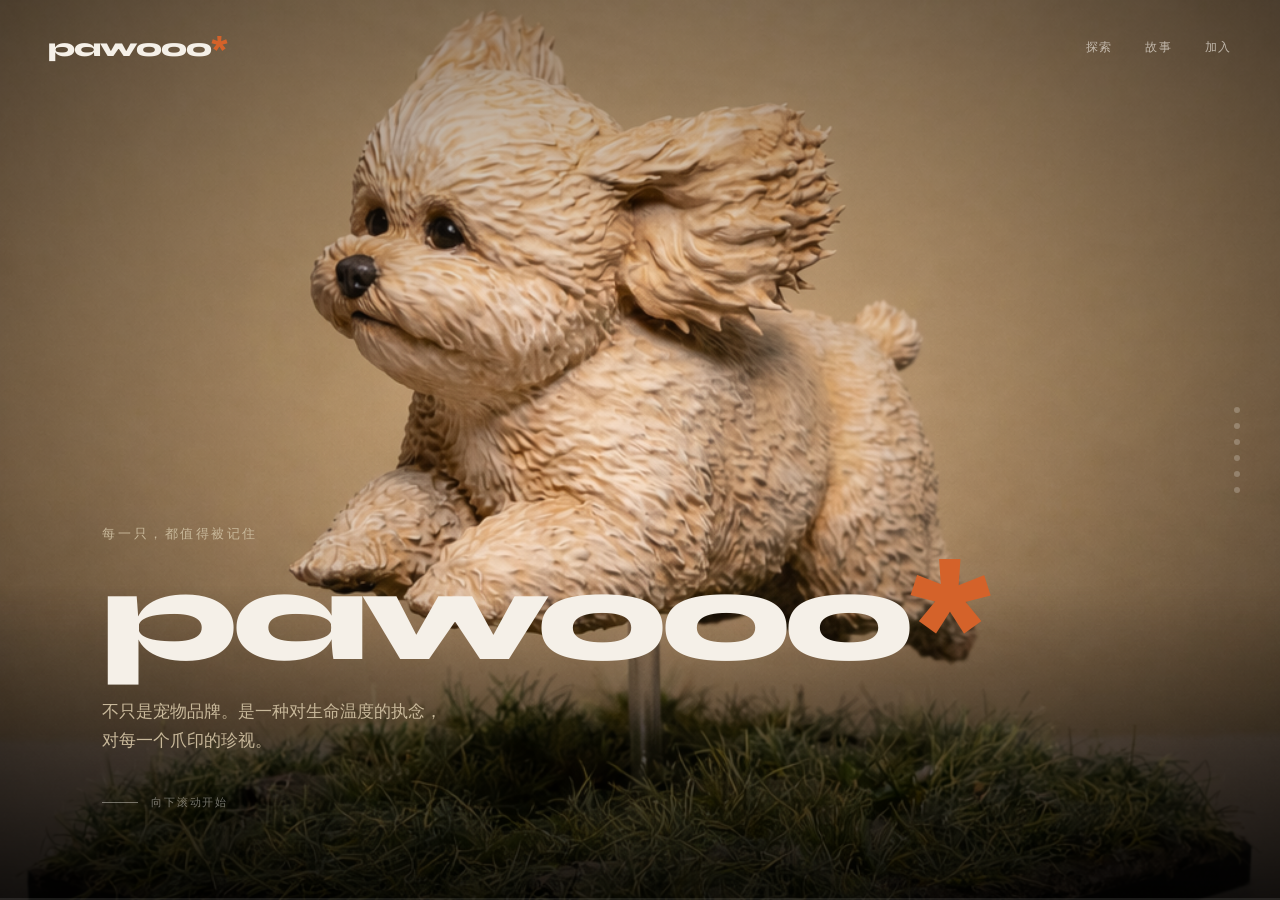
==== index_3.html @ 0e86da8e "fix: hide broken product images, unlock video on wheel/key, add start overlay and fallback backgroun" ====
<!DOCTYPE html>
<html lang="zh">
<head>
<meta charset="UTF-8">
<meta name="viewport" content="width=device-width, initial-scale=1.0">
<title>pawooo* — 让每一次相遇都留下印记</title>
<link rel="preconnect" href="https://fonts.googleapis.com">
<link rel="preconnect" href="https://fonts.gstatic.com" crossorigin>
<link href="https://fonts.googleapis.com/css2?family=Syne:wght@700;800&family=Noto+Serif+SC:wght@400;700&family=Space+Grotesk:wght@300;400;500&display=swap" rel="stylesheet">
<style>
*{margin:0;padding:0;box-sizing:border-box}
:root{
  --cream:#F5F0E8;
  --paw:#D4622A;
  --sand:#C8B89A;
}

html,body{
  width:100%;height:100%;
  overflow:hidden;
  background:#000;
  font-family:'Space Grotesk',sans-serif;
}

/* Step dots (right side) */
#dots{
  position:fixed;right:2.5rem;top:50%;transform:translateY(-50%);
  z-index:100;display:flex;flex-direction:column;gap:10px;
}
.dot{
  width:6px;height:6px;border-radius:50%;
  background:rgba(245,240,232,0.25);
  transition:background 0.3s,transform 0.3s;
}
.dot.done{background:var(--paw)}
.dot.active{background:var(--cream);transform:scale(1.5)}

/* Segment progress bar (bottom) */
#seg-prog-wrap{
  position:fixed;bottom:0;left:0;width:100%;height:2px;z-index:200;
  background:rgba(245,240,232,0.1);
}
#seg-prog-bar{height:100%;background:var(--paw);width:0%}

/* Scroll cue pulse */
@keyframes cue-pulse{
  0%,100%{opacity:0.4;transform:translateY(0)}
  50%{opacity:0.85;transform:translateY(3px)}
}
.scroll-cue{animation:cue-pulse 2s ease-in-out infinite}

/* Fixed video stage */
#stage{
  position:fixed;
  top:0;left:0;
  width:100%;height:100vh;
  z-index:0;
  overflow:hidden;
  background:#000 url('assets/hero-samoyed.png') center/cover no-repeat;
}

/* Video layers */
.vid-layer{
  position:absolute;
  top:0;left:0;
  width:100%;height:100%;
  opacity:0;
  transition:opacity 0.5s ease;
  pointer-events:none;
}
.vid-layer video{
  width:100%;height:100%;
  object-fit:cover;
  display:block;
}
.vid-layer.active{opacity:1}

/* Vignettes */
#vig-radial{
  position:fixed;top:0;left:0;width:100%;height:100%;z-index:5;
  pointer-events:none;
  background:radial-gradient(ellipse at center, transparent 25%, rgba(0,0,0,0.6) 100%);
}
#vig-bottom{
  position:fixed;bottom:0;left:0;width:100%;height:35vh;z-index:5;
  pointer-events:none;
  background:linear-gradient(to top, rgba(0,0,0,0.75) 0%, transparent 100%);
}

/* NAV */
#nav{
  position:fixed;top:0;left:0;width:100%;z-index:100;
  padding:2rem 3rem;
  display:flex;justify-content:space-between;align-items:center;
}
.nav-logo{
  font-family:'Syne',sans-serif;font-weight:800;font-size:1.6rem;
  color:var(--cream);letter-spacing:-0.03em;text-transform:lowercase;
}
.nav-logo span{color:var(--paw)}
.nav-links{display:flex;gap:2rem}
.nav-links a{
  font-size:0.78rem;letter-spacing:0.14em;text-transform:uppercase;
  color:var(--cream);text-decoration:none;opacity:0.65;
  font-weight:500;transition:opacity 0.2s;
}
.nav-links a:hover{opacity:1}

/* Copy layer */
#copy-layer{
  position:fixed;
  top:0;left:0;
  width:100%;height:100vh;
  z-index:20;
  pointer-events:none;
}

.copy-block{
  position:absolute;
  top:0;left:0;
  width:100%;height:100%;
  display:flex;
  flex-direction:column;
  justify-content:flex-end;
  padding:6vh 8vw 10vh;
  opacity:0;
  transition:opacity 0.55s ease;
}
.copy-block.vis{opacity:1}

.lay-center{justify-content:center;align-items:center;text-align:center}
.lay-right{align-items:flex-end;text-align:right}

/* Typography */
.eyebrow{
  font-size:clamp(0.62rem,1vw,0.8rem);
  letter-spacing:0.2em;text-transform:uppercase;
  color:var(--sand);font-weight:500;margin-bottom:1.2rem;
}
.ch-tag{
  display:inline-block;
  background:var(--paw);color:var(--cream);
  font-size:0.62rem;letter-spacing:0.2em;text-transform:uppercase;
  padding:0.35em 0.9em;font-weight:500;margin-bottom:1.4rem;
  width:fit-content;
}
.big-title{
  font-family:'Syne',sans-serif;font-weight:800;
  font-size:clamp(4rem,10vw,10rem);
  line-height:0.88;letter-spacing:-0.05em;text-transform:lowercase;
  color:var(--cream);
}
.big-title .acc{color:var(--paw)}
.ch-title{
  font-family:'Syne',sans-serif;font-weight:800;
  font-size:clamp(2.4rem,5.5vw,5.8rem);
  line-height:0.96;letter-spacing:-0.03em;text-transform:lowercase;
  color:var(--cream);max-width:16ch;
}
.ch-title .hi{color:var(--paw)}
.sub{
  font-size:clamp(0.88rem,1.3vw,1.05rem);
  color:var(--sand);max-width:38ch;
  margin-top:1.5rem;line-height:1.7;font-weight:300;
}
.intro-sub{max-width:32ch}
.scroll-cue{
  display:flex;align-items:center;gap:0.8rem;
  margin-top:2.5rem;color:rgba(245,240,232,0.45);
  font-size:0.7rem;letter-spacing:0.16em;text-transform:uppercase;
  width:fit-content;
}
.scroll-cue-line{width:36px;height:1px;background:rgba(245,240,232,0.4)}

/* Quote block */
.quote-block{max-width:820px;text-align:center}
.q-mark{
  font-family:'Syne',sans-serif;font-size:5rem;
  line-height:0.6;color:var(--paw);opacity:0.8;
  display:block;margin-bottom:0.8rem;
}
.q-text{
  font-family:'Noto Serif SC',serif;font-weight:700;
  font-size:clamp(1.9rem,4.5vw,4.4rem);
  color:var(--cream);line-height:1.35;letter-spacing:-0.01em;
}

/* Outro */
.outro-label{
  font-size:0.72rem;letter-spacing:0.2em;text-transform:uppercase;
  color:var(--paw);font-weight:500;margin-bottom:1.4rem;
}
.outro-title{
  font-family:'Syne',sans-serif;font-weight:800;
  font-size:clamp(3rem,8.5vw,8.5rem);
  line-height:0.9;letter-spacing:-0.05em;text-transform:lowercase;
  color:var(--cream);
}
.outro-title small{
  font-size:0.5em;color:var(--sand);
  display:block;margin-top:0.3em;letter-spacing:-0.02em;
}
.cta-row{
  display:flex;gap:1rem;flex-wrap:wrap;
  margin-top:2.5rem;pointer-events:auto;
}
.lay-center .cta-row{justify-content:center}
.btn-fill{
  background:var(--paw);color:var(--cream);
  font-size:0.78rem;letter-spacing:0.12em;text-transform:uppercase;
  padding:0.95em 2.4em;font-weight:500;
  font-family:'Space Grotesk',sans-serif;text-decoration:none;
  display:inline-block;transition:background 0.2s,transform 0.15s;
  border:none;cursor:pointer;
}
.btn-fill:hover{background:#bc5220;transform:translateY(-1px)}
.btn-line{
  background:transparent;color:var(--cream);
  font-size:0.78rem;letter-spacing:0.12em;text-transform:uppercase;
  padding:0.95em 2.4em;font-weight:500;
  border:1px solid rgba(245,240,232,0.3);
  font-family:'Space Grotesk',sans-serif;text-decoration:none;
  display:inline-block;transition:border-color 0.2s,transform 0.15s;cursor:pointer;
}
.btn-line:hover{border-color:var(--cream);transform:translateY(-1px)}
.tags{display:flex;gap:0.6rem;flex-wrap:wrap;margin-top:2rem}
.lay-center .tags{justify-content:center}
.tag{
  border:1px solid rgba(245,240,232,0.22);
  color:rgba(245,240,232,0.5);
  font-size:0.68rem;letter-spacing:0.1em;text-transform:uppercase;
  padding:0.38em 0.95em;font-weight:500;
}

/* Product boxes — left side, not covering center */
#product-layer{
  position:fixed;
  top:0;left:0;
  width:100%;height:100vh;
  z-index:15;
  pointer-events:none;
}
.product-box{
  position:absolute;
  top:50%;
  width:200px;height:200px;
  transform:translateY(-50%);
  opacity:0;
  transition:opacity 0.5s ease;
  pointer-events:auto;
}
.product-box.pos-left{left:5%}
.product-box.pos-right{right:12%}
.product-box.vis{opacity:1}
.product-box img{
  width:100%;height:100%;
  object-fit:cover;
  border-radius:12px;
  box-shadow:0 8px 32px rgba(0,0,0,0.4);
}
.product-label{
  font-size:0.7rem;letter-spacing:0.1em;text-transform:uppercase;
  color:var(--cream);margin-top:0.6rem;text-align:center;
  opacity:0.7;
}

/* Mobile */
@media(max-width:768px){
  #nav{padding:1.5rem 1.5rem}
  .nav-links{display:none}
  .copy-block{padding:4vh 5vw 8vh}
  .lay-right{align-items:flex-start;text-align:left}
  .lay-right .ch-title{max-width:100%}
  .big-title{font-size:clamp(3.2rem,15vw,6rem)}
  .product-box{width:140px;height:140px}
  .product-box.pos-left{left:3%}
  .product-box.pos-right{right:3%}
}

/* Start overlay — shown when autoplay is blocked */
#start-overlay{
  position:fixed;top:0;left:0;width:100%;height:100%;
  z-index:9999;
  display:flex;flex-direction:column;justify-content:center;align-items:center;
  background:rgba(0,0,0,0.55);
  cursor:pointer;
  opacity:0;pointer-events:none;
  transition:opacity 0.35s ease;
}
#start-overlay.show{opacity:1;pointer-events:auto}
.start-btn{
  display:flex;align-items:center;gap:1rem;
  padding:1.1rem 2.4rem;
  border:1px solid rgba(245,240,232,0.5);
  color:var(--cream);
  font-size:0.85rem;letter-spacing:0.18em;text-transform:uppercase;
  font-weight:500;
  background:rgba(0,0,0,0.25);
  transition:border-color 0.2s,background 0.2s,transform 0.15s;
}
#start-overlay:hover .start-btn{border-color:var(--cream);background:rgba(245,240,232,0.08);transform:translateY(-1px)}
.start-icon{
  width:0;height:0;
  border-style:solid;
  border-width:7px 0 7px 11px;
  border-color:transparent transparent transparent var(--cream);
}
.start-hint{
  margin-top:1.2rem;
  color:rgba(245,240,232,0.55);
  font-size:0.7rem;letter-spacing:0.16em;text-transform:uppercase;
}
</style>
</head>
<body>

<div id="seg-prog-wrap"><div id="seg-prog-bar"></div></div>
<div id="dots"></div>

<!-- START OVERLAY (autoplay fallback) -->
<div id="start-overlay" aria-label="点击开始">
  <div class="start-btn">
    <span class="start-icon"></span>
    <span>点击开始</span>
  </div>
  <div class="start-hint">或滚动 / 按下任意键</div>
</div>

<nav id="nav">
  <div class="nav-logo">pawooo<span>*</span></div>
  <div class="nav-links">
    <a href="#">探索</a>
    <a href="#">故事</a>
    <a href="#">加入</a>
  </div>
</nav>

<div id="vig-radial"></div>
<div id="vig-bottom"></div>

<!-- PRODUCT LAYER -->
<div id="product-layer">
  <div class="product-box pos-left" id="product-2">
    <img src="product1.jpg" alt="Product 1" onerror="this.parentElement.style.display='none'">
    <div class="product-label">Pawooo 天然粮</div>
  </div>
  <div class="product-box pos-right" id="product-3">
    <img src="product2.jpg" alt="Product 2" onerror="this.parentElement.style.display='none'">
    <div class="product-label">Pawooo 零食</div>
  </div>
  <div class="product-box pos-left" id="product-4">
    <img src="product3.jpg" alt="Product 3" onerror="this.parentElement.style.display='none'">
    <div class="product-label">Pawooo 项圈</div>
  </div>
  <div class="product-box pos-right" id="product-5">
    <img src="product4.jpg" alt="Product 4" onerror="this.parentElement.style.display='none'">
    <div class="product-label">Pawooo 玩具</div>
  </div>
  <div class="product-box pos-left" id="product-6">
    <img src="product5.jpg" alt="Product 5" onerror="this.parentElement.style.display='none'">
    <div class="product-label">Pawooo 护理</div>
  </div>
</div>

<!-- VIDEO STAGE -->
<div id="stage">
  <div class="vid-layer active" id="layer-intro">
    <video id="vid-intro" muted playsinline preload="auto" loop>
      <source src="首.mp4" type="video/mp4">
    </video>
  </div>
  <div class="vid-layer" id="layer-main">
    <video id="vid-main" muted playsinline preload="auto">
      <source src="main.mp4" type="video/mp4">
    </video>
  </div>
  <div class="vid-layer" id="layer-outro">
    <video id="vid-outro" muted playsinline preload="auto" loop>
      <source src="尾.mp4" type="video/mp4">
    </video>
  </div>
</div>

<!-- COPY LAYER -->
<div id="copy-layer">

  <div class="copy-block vis" id="c-intro">
    <div class="eyebrow">每一只，都值得被记住</div>
    <div class="big-title">pawooo<span class="acc">*</span></div>
    <p class="sub intro-sub">不只是宠物品牌。是一种对生命温度的执念，对每一个爪印的珍视。</p>
    <div class="scroll-cue">
      <span class="scroll-cue-line"></span>
      <span>向下滚动开始</span>
    </div>
  </div>

  <div class="copy-block" id="c-ch1">
    <div class="ch-tag">Chapter 01 / 相遇</div>
    <div class="ch-title">那一眼<br>就是<br><span class="hi">一生。</span></div>
    <p class="sub">有些相遇没有预兆，却改变了所有。它用湿漉漉的鼻尖触碰你的掌心，世界就此不同。</p>
  </div>

  <div class="copy-block lay-right" id="c-ch2">
    <div class="ch-tag">Chapter 02 / 成长</div>
    <div class="ch-title">从<span class="hi">混乱</span>到<br>默契，<br>只需要时间。</div>
    <p class="sub">它推倒你的咖啡，咬坏你的鞋，又用一个大大的拥抱告诉你——这一切，都值得。</p>
  </div>

  <div class="copy-block lay-center" id="c-ch3">
    <div class="quote-block">
      <span class="q-mark">"</span>
      <p class="q-text">它不会说话，<br>却把所有的话<br>都藏在眼睛里。</p>
    </div>
  </div>

  <div class="copy-block" id="c-ch4">
    <div class="ch-tag">Chapter 04 / 仪式</div>
    <div class="ch-title">每天的<br>早安，<br><span class="hi">都是礼物。</span></div>
    <p class="sub">pawooo 相信，日常里的每一个小仪式，是爱意最真实的形状。用最好的，给最重要的。</p>
  </div>

  <div class="copy-block lay-right" id="c-ch5">
    <div class="ch-tag">Chapter 05 / 承诺</div>
    <div class="ch-title">我们只<br>做一件事：<br><span class="hi">不辜负。</span></div>
    <p class="sub">从原料到配方，从设计到体验，每一个决定，都以它的健康与快乐为准绳。</p>
  </div>

  <div class="copy-block lay-center" id="c-outro">
    <div class="outro-label">欢迎加入 pawooo</div>
    <div class="outro-title">
      让爱
      <small>有一个好去处</small>
    </div>
    <div class="cta-row">
      <a href="#" class="btn-fill">探索产品系列</a>
      <a href="#" class="btn-line">了解我们的故事</a>
    </div>
    <div class="tags">
      <span class="tag">天然成分</span>
      <span class="tag">兽医认证</span>
      <span class="tag">可持续包装</span>
      <span class="tag">精心制造</span>
    </div>
  </div>

</div>

<script>
(function(){
'use strict';

const SEGMENTS = [
  { vid:'intro', start:0,     end:0,      copyId:'c-intro', idle:true  },
  { vid:'intro', start:0,     end:4.017,  copyId:'c-intro', idle:false },
  { vid:'main',  start:0,     end:4,      copyId:'c-ch1',   idle:false },
  { vid:'main',  start:4,     end:8,      copyId:'c-ch2',   idle:false },
  { vid:'main',  start:8,     end:12,     copyId:'c-ch3',   idle:false },
  { vid:'main',  start:12,    end:16.13,  copyId:'c-ch4',   idle:false },
  { vid:'outro', start:0,     end:4.017,  copyId:'c-outro', idle:false },
];
const LAST = SEGMENTS.length - 1;

const vidIntro  = document.getElementById('vid-intro');
const vidMain   = document.getElementById('vid-main');
const vidOutro  = document.getElementById('vid-outro');
const layIntro  = document.getElementById('layer-intro');
const layMain   = document.getElementById('layer-main');
const layOutro  = document.getElementById('layer-outro');
const segBar    = document.getElementById('seg-prog-bar');
const dotsWrap  = document.getElementById('dots');

function getVid(name){
  return name==='intro' ? vidIntro : name==='main' ? vidMain : vidOutro;
}
function getLay(name){
  return name==='intro' ? layIntro : name==='main' ? layMain : layOutro;
}

let step    = 0;
let rafId   = null;
let iosReady = false;

// Build dots
const dotEls = [];
for(let i = 1; i <= LAST; i++){
  const d = document.createElement('div');
  d.className = 'dot';
  dotsWrap.appendChild(d);
  dotEls.push(d);
}
function updateDots(){
  dotEls.forEach((d,i)=>{
    const s = i+1;
    d.classList.toggle('active', s===step);
    d.classList.toggle('done',   s<step);
  });
}

function showCopy(id){
  document.querySelectorAll('.copy-block').forEach(el=>el.classList.remove('vis'));
  const el = document.getElementById(id);
  if(el) el.classList.add('vis');
}

function showProductBox(s){
  document.querySelectorAll('.product-box').forEach(el=>el.classList.remove('vis'));
  const el = document.getElementById('product-' + s);
  if(el) el.classList.add('vis');
}

function activateLayer(name){
  ['intro','main','outro'].forEach(n=>{
    getLay(n).classList.toggle('active', n===name);
  });
}

function stopAllVideos(){
  if(rafId){ cancelAnimationFrame(rafId); rafId = null; }
  [vidIntro, vidMain, vidOutro].forEach(v=>{
    v.pause();
    v.removeAttribute('loop');
  });
  segBar.style.width = '0%';
}

function playSegment(s){
  const seg = SEGMENTS[s];
  if(!seg || seg.idle) return;

  stopAllVideos();

  const vid = getVid(seg.vid);
  activateLayer(seg.vid);

  try{ vid.currentTime = seg.start; }catch(e){}

  const dur = seg.end - seg.start;

  vid.play().catch(()=>{});

  function tick(){
    const elapsed = Math.max(vid.currentTime - seg.start, 0);
    const p = Math.min(elapsed / dur, 1);
    segBar.style.width = (p*100)+'%';

    if(p >= 1 || vid.currentTime >= seg.end - 0.04){
      vid.pause();
      segBar.style.width = '100%';
      if(s === LAST){
        vid.setAttribute('loop','');
        vid.play().catch(()=>{});
        showCopy('c-ch5');
      }
      return;
    }
    rafId = requestAnimationFrame(tick);
  }
  rafId = requestAnimationFrame(tick);
}

function hideAllProducts(){
  document.querySelectorAll('.product-box').forEach(el=>el.classList.remove('vis'));
}

function goForward(){
  if(step < LAST){
    step++;
    updateDots();
    showCopy(SEGMENTS[step].copyId);
    showProductBox(step);
    playSegment(step);
  }
}

function goBack(){
  if(step > 0){
    step--;
    updateDots();
    showCopy(SEGMENTS[step].copyId);
    if(step === 0){
      stopAllVideos();
      activateLayer('intro');
      vidIntro.setAttribute('loop','');
      vidIntro.play().catch(()=>{});
      hideAllProducts();
    } else {
      showProductBox(step);
      playSegment(step);
    }
  }
}

// WHEEL
let wheelThrottle = false;
window.addEventListener('wheel', function(e){
  if(!iosReady) iosUnlock();
  e.preventDefault();
  if(wheelThrottle) return;
  wheelThrottle = true;
  setTimeout(()=>{ wheelThrottle = false; }, 400);
  if(e.deltaY > 0){
    goForward();
  } else if(e.deltaY < 0){
    goBack();
  }
},{ passive:false });

// TOUCH
let touchStartY = 0;
window.addEventListener('touchstart', function(e){
  touchStartY = e.touches[0].clientY;
  if(!iosReady) iosUnlock();
},{ passive:true });
window.addEventListener('touchend', function(e){
  const dy = touchStartY - e.changedTouches[0].clientY;
  if(dy > 40){
    goForward();
  } else if(dy < -40){
    goBack();
  }
},{ passive:true });

// KEYBOARD
window.addEventListener('keydown', function(e){
  if(!iosReady) iosUnlock();
  if([' ','ArrowDown','ArrowRight','PageDown'].includes(e.key)){
    e.preventDefault();
    goForward();
  } else if(['ArrowUp','ArrowLeft','PageUp','Backspace'].includes(e.key)){
    e.preventDefault();
    goBack();
  }
});

function iosUnlock(){
  iosReady = true;
  [vidIntro, vidMain, vidOutro].forEach(v=>{
    v.load();
    v.play().then(()=>{ v.pause(); v.currentTime=0; }).catch(()=>{});
  });
  vidIntro.setAttribute('loop','');
  vidIntro.play().catch(()=>{});
  const ov = document.getElementById('start-overlay');
  if(ov) ov.classList.remove('show');
}
document.getElementById('start-overlay').addEventListener('click', function(){
  if(!iosReady) iosUnlock();
  else this.classList.remove('show');
});
document.addEventListener('click', function init(){
  if(!iosReady) iosUnlock();
  document.removeEventListener('click', init);
},{ once:true });

// Detect autoplay block & show overlay
setTimeout(function(){
  if(!iosReady && vidIntro.paused){
    const ov = document.getElementById('start-overlay');
    if(ov) ov.classList.add('show');
  }
}, 600);
// Also dismiss overlay once video actually starts
vidIntro.addEventListener('playing', function(){
  const ov = document.getElementById('start-overlay');
  if(ov) ov.classList.remove('show');
},{ once:true });

showCopy('c-intro');
updateDots();
vidIntro.setAttribute('loop','');
vidIntro.play().catch(()=>{});

})();
</script>
</body>
</html>
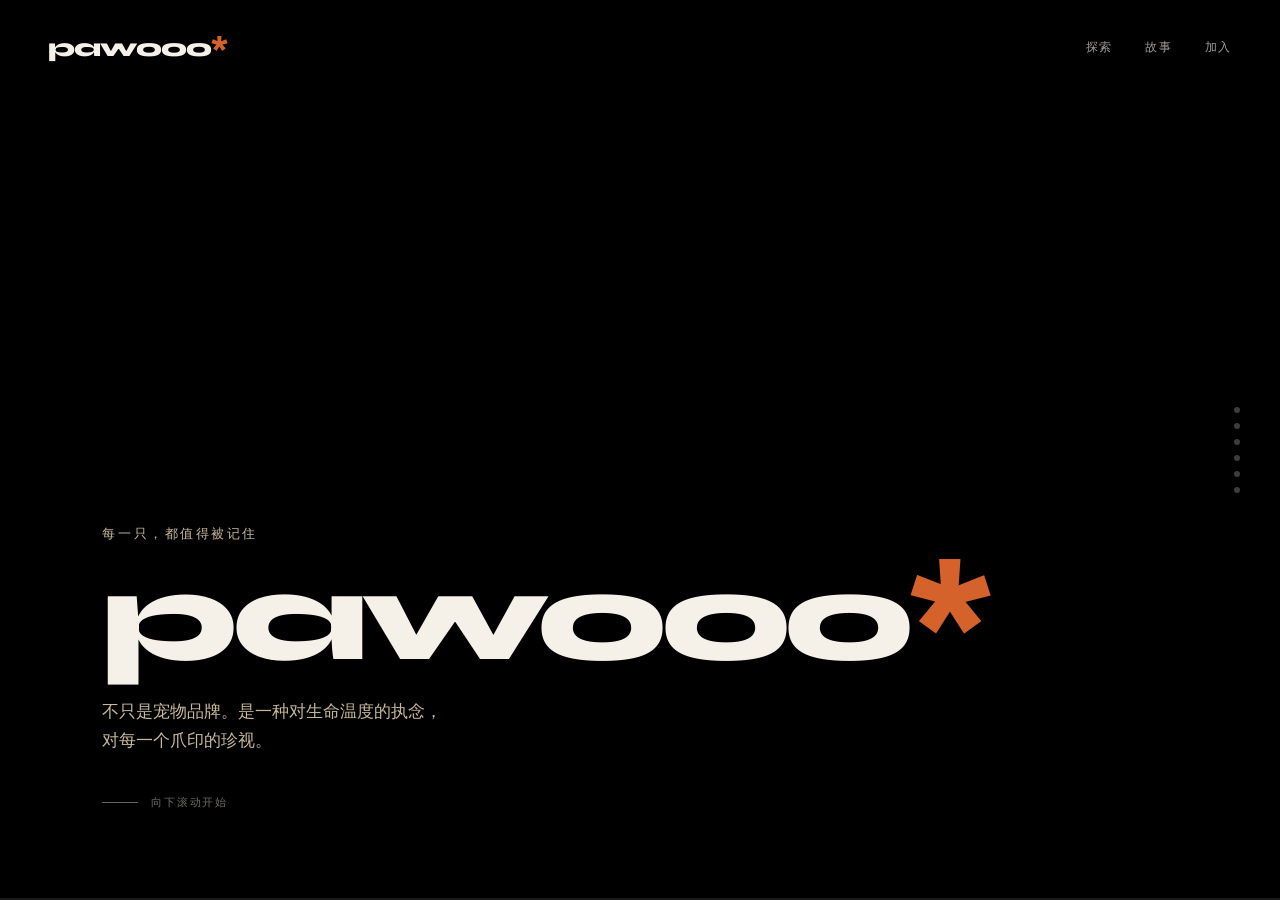
==== commit 015d0201: "feat: drop fallback bg, add product-1, mobile responsive" ====
--- a/index_3.html
+++ b/index_3.html
@@ -56,7 +56,6 @@
   width:100%;height:100vh;
   z-index:0;
   overflow:hidden;
-  background:#000 url('assets/hero-samoyed.png') center/cover no-repeat;
 }
 
 /* Video layers */
@@ -266,15 +265,60 @@
 
 /* Mobile */
 @media(max-width:768px){
-  #nav{padding:1.5rem 1.5rem}
+  #nav{padding:1.1rem 1.2rem}
+  .nav-logo{font-size:1.3rem}
   .nav-links{display:none}
-  .copy-block{padding:4vh 5vw 8vh}
+  .copy-block{padding:3.5vh 6vw 6vh}
   .lay-right{align-items:flex-start;text-align:left}
   .lay-right .ch-title{max-width:100%}
-  .big-title{font-size:clamp(3.2rem,15vw,6rem)}
-  .product-box{width:140px;height:140px}
-  .product-box.pos-left{left:3%}
-  .product-box.pos-right{right:3%}
+  .big-title{font-size:clamp(2.8rem,14vw,5rem);line-height:0.92}
+  .ch-title{font-size:clamp(1.9rem,8vw,3.4rem);line-height:1.02}
+  .q-text{font-size:clamp(1.4rem,5vw,2.4rem);line-height:1.32}
+  .outro-title{font-size:clamp(2.2rem,10vw,4.5rem);line-height:0.95}
+  .outro-label{font-size:0.65rem;margin-bottom:1rem}
+  .outro-title small{margin-top:0.5em}
+  .sub{font-size:clamp(0.82rem,3vw,0.95rem);line-height:1.6;margin-top:1rem}
+  .intro-sub{max-width:100%}
+  .eyebrow{font-size:0.6rem;margin-bottom:0.8rem}
+  .ch-tag{font-size:0.58rem;padding:0.3em 0.8em;margin-bottom:1rem;letter-spacing:0.16em}
+  .q-mark{font-size:3.5rem;margin-bottom:0.4rem}
+  .quote-block{padding:0 0.5rem;max-width:100%}
+  /* Product box: pin to top, small, won't collide with bottom text */
+  .product-box{
+    width:96px;height:96px;
+    top:80px;bottom:auto;
+    transform:none;
+  }
+  .product-box.pos-left{left:5%}
+  .product-box.pos-right{right:5%}
+  .product-label{font-size:0.6rem;margin-top:0.4rem;letter-spacing:0.08em}
+  .cta-row{margin-top:1.8rem;gap:0.7rem}
+  .btn-fill,.btn-line{padding:0.8em 1.6em;font-size:0.72rem;letter-spacing:0.1em}
+  .tag{font-size:0.6rem;padding:0.32em 0.8em;letter-spacing:0.08em}
+  .tags{margin-top:1.4rem;gap:0.5rem}
+  .start-btn{padding:0.9rem 1.8rem;font-size:0.78rem;letter-spacing:0.14em;gap:0.7rem}
+  .start-icon{border-width:6px 0 6px 9px}
+  .start-hint{font-size:0.62rem;margin-top:0.9rem;letter-spacing:0.12em}
+  .scroll-cue{font-size:0.62rem;margin-top:1.8rem;gap:0.6rem;letter-spacing:0.12em}
+  .scroll-cue-line{width:24px}
+}
+
+/* Landscape phones: hide product box to avoid clutter with start overlay */
+@media(max-width:900px) and (max-height:500px){
+  #product-layer{display:none}
+  .start-btn{padding:0.7rem 1.4rem;font-size:0.7rem}
+}
+
+/* Phones */
+@media(max-width:480px){
+  #nav{padding:0.9rem 1rem}
+  .nav-logo{font-size:1.15rem}
+  .product-box{width:80px;height:80px;top:64px}
+  .big-title{font-size:clamp(2.4rem,13vw,4rem)}
+  .ch-title{font-size:clamp(1.65rem,7.5vw,2.6rem)}
+  .outro-title{font-size:clamp(1.8rem,9vw,3.2rem)}
+  .start-btn{padding:0.8rem 1.4rem;font-size:0.72rem;letter-spacing:0.1em}
+  .start-hint{font-size:0.58rem}
 }
 
 /* Start overlay — shown when autoplay is blocked */
@@ -340,6 +384,10 @@
 
 <!-- PRODUCT LAYER -->
 <div id="product-layer">
+  <div class="product-box pos-right" id="product-1">
+    <img src="product0.jpg" alt="Product 0" onerror="this.parentElement.style.display='none'">
+    <div class="product-label">Pawooo 礼盒</div>
+  </div>
   <div class="product-box pos-left" id="product-2">
     <img src="product1.jpg" alt="Product 1" onerror="this.parentElement.style.display='none'">
     <div class="product-label">Pawooo 天然粮</div>
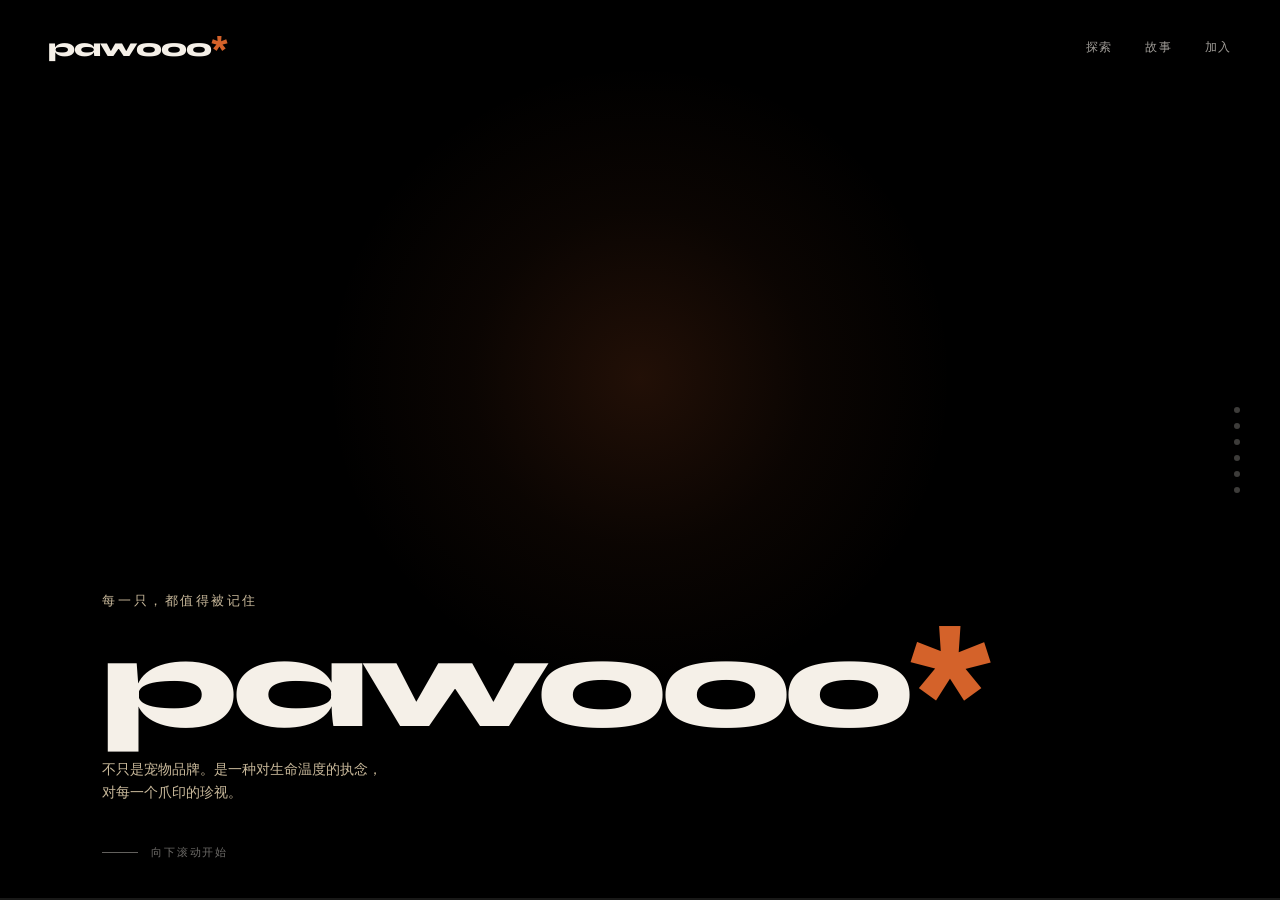
==== commit ebc54091: "商品为主角：视频降为模糊背景, 商品居中放大, 章节文字缩小" ====
--- a/index_3.html
+++ b/index_3.html
@@ -66,11 +66,14 @@
   opacity:0;
   transition:opacity 0.5s ease;
   pointer-events:none;
+  background:#000;
 }
 .vid-layer video{
   width:100%;height:100%;
   object-fit:cover;
   display:block;
+  filter: blur(22px) brightness(0.48) saturate(0.85);
+  transform: scale(1.1);
 }
 .vid-layer.active{opacity:1}
 
@@ -78,12 +81,17 @@
 #vig-radial{
   position:fixed;top:0;left:0;width:100%;height:100%;z-index:5;
   pointer-events:none;
-  background:radial-gradient(ellipse at center, transparent 25%, rgba(0,0,0,0.6) 100%);
+  background:radial-gradient(ellipse at center, transparent 20%, rgba(0,0,0,0.55) 70%, rgba(0,0,0,0.75) 100%);
 }
 #vig-bottom{
-  position:fixed;bottom:0;left:0;width:100%;height:35vh;z-index:5;
+  position:fixed;bottom:0;left:0;width:100%;height:40vh;z-index:5;
   pointer-events:none;
-  background:linear-gradient(to top, rgba(0,0,0,0.75) 0%, transparent 100%);
+  background:linear-gradient(to top, rgba(0,0,0,0.85) 0%, rgba(0,0,0,0.3) 60%, transparent 100%);
+}
+#vig-top{
+  position:fixed;top:0;left:0;width:100%;height:25vh;z-index:5;
+  pointer-events:none;
+  background:linear-gradient(to bottom, rgba(0,0,0,0.5) 0%, transparent 100%);
 }
 
 /* NAV */
@@ -121,7 +129,7 @@
   display:flex;
   flex-direction:column;
   justify-content:flex-end;
-  padding:6vh 8vw 10vh;
+  padding:0 8vw 4.5vh;
   opacity:0;
   transition:opacity 0.55s ease;
 }
@@ -129,6 +137,7 @@
 
 .lay-center{justify-content:center;align-items:center;text-align:center}
 .lay-right{align-items:flex-end;text-align:right}
+.lay-bottom-center{justify-content:flex-end;align-items:center;text-align:center}
 
 /* Typography */
 .eyebrow{
@@ -152,15 +161,15 @@
 .big-title .acc{color:var(--paw)}
 .ch-title{
   font-family:'Syne',sans-serif;font-weight:800;
-  font-size:clamp(2.4rem,5.5vw,5.8rem);
-  line-height:0.96;letter-spacing:-0.03em;text-transform:lowercase;
-  color:var(--cream);max-width:16ch;
+  font-size:clamp(1.6rem,3.4vw,3rem);
+  line-height:1.02;letter-spacing:-0.03em;text-transform:lowercase;
+  color:var(--cream);max-width:18ch;
 }
 .ch-title .hi{color:var(--paw)}
 .sub{
-  font-size:clamp(0.88rem,1.3vw,1.05rem);
-  color:var(--sand);max-width:38ch;
-  margin-top:1.5rem;line-height:1.7;font-weight:300;
+  font-size:clamp(0.82rem,1.1vw,0.95rem);
+  color:var(--sand);max-width:42ch;
+  margin-top:1rem;line-height:1.65;font-weight:300;
 }
 .intro-sub{max-width:32ch}
 .scroll-cue{
@@ -174,13 +183,13 @@
 /* Quote block */
 .quote-block{max-width:820px;text-align:center}
 .q-mark{
-  font-family:'Syne',sans-serif;font-size:5rem;
+  font-family:'Syne',sans-serif;font-size:3.2rem;
   line-height:0.6;color:var(--paw);opacity:0.8;
-  display:block;margin-bottom:0.8rem;
+  display:block;margin-bottom:0.6rem;
 }
 .q-text{
   font-family:'Noto Serif SC',serif;font-weight:700;
-  font-size:clamp(1.9rem,4.5vw,4.4rem);
+  font-size:clamp(1.4rem,3.2vw,2.8rem);
   color:var(--cream);line-height:1.35;letter-spacing:-0.01em;
 }
 
@@ -231,7 +240,7 @@
   padding:0.38em 0.95em;font-weight:500;
 }
 
-/* Product boxes — left side, not covering center */
+/* Product boxes — center stage, video is ambient backdrop */
 #product-layer{
   position:fixed;
   top:0;left:0;
@@ -239,40 +248,94 @@
   z-index:15;
   pointer-events:none;
 }
+#product-layer::before{
+  content:'';
+  position:absolute;
+  top:42%;left:50%;
+  width:56vw;height:56vw;
+  max-width:680px;max-height:680px;
+  transform:translate(-50%,-50%);
+  background:radial-gradient(circle, rgba(212,98,42,0.16) 0%, rgba(212,98,42,0.05) 35%, transparent 65%);
+  pointer-events:none;
+  z-index:-1;
+}
 .product-box{
   position:absolute;
-  top:50%;
-  width:200px;height:200px;
-  transform:translateY(-50%);
+  top:42%;left:50%;
+  width:min(38vw, 440px);
+  transform:translate(-50%,-50%);
   opacity:0;
-  transition:opacity 0.5s ease;
+  transition:opacity 0.55s ease;
   pointer-events:auto;
 }
-.product-box.pos-left{left:5%}
-.product-box.pos-right{right:12%}
+.product-box.pos-left,
+.product-box.pos-right{left:50%;right:auto}
 .product-box.vis{opacity:1}
-.product-box img{
+.product-box.vis .product-thumb{transform:scale(1);box-shadow:
+  0 36px 90px rgba(0,0,0,0.65),
+  0 14px 36px rgba(0,0,0,0.45),
+  0 0 0 1px rgba(245,240,232,0.14),
+  0 0 120px rgba(212,98,42,0.18);
+}
+.product-thumb{
+  width:100%;aspect-ratio:1/1;
+  border-radius:22px;
+  box-shadow:0 10px 30px rgba(0,0,0,0.35);
+  overflow:hidden;
+  position:relative;
+  transform:scale(0.9);
+  transition:transform 0.55s cubic-bezier(0.2,0.7,0.2,1), box-shadow 0.55s ease;
+}
+.product-thumb:hover{
+  transform:scale(1.04);
+  box-shadow:
+    0 40px 100px rgba(0,0,0,0.7),
+    0 0 0 1px rgba(212,98,42,0.55),
+    0 0 120px rgba(212,98,42,0.25);
+}
+.product-thumb::after{
+  content:'';
+  position:absolute;
+  inset:0;
+  background: radial-gradient(circle at 30% 28%, rgba(255,255,255,0.22), transparent 55%);
+  pointer-events:none;
+  z-index:2;
+}
+.product-thumb img{
   width:100%;height:100%;
   object-fit:cover;
-  border-radius:12px;
-  box-shadow:0 8px 32px rgba(0,0,0,0.4);
-}
+  display:block;
+  position:relative;
+  z-index:1;
+}
+.thumb-1{background:linear-gradient(135deg,#D4622A 0%,#7A3210 100%)}
+.thumb-2{background:linear-gradient(135deg,#C8B89A 0%,#5E4E33 100%)}
+.thumb-3{background:linear-gradient(135deg,#E8DCC4 0%,#7A6A4A 100%)}
+.thumb-4{background:linear-gradient(135deg,#6B5D4A 0%,#221C16 100%)}
+.thumb-5{background:linear-gradient(135deg,#B89070 0%,#4A2D1A 100%)}
+.thumb-6{background:linear-gradient(135deg,#5A7D8C 0%,#162A36 100%)}
 .product-label{
-  font-size:0.7rem;letter-spacing:0.1em;text-transform:uppercase;
-  color:var(--cream);margin-top:0.6rem;text-align:center;
-  opacity:0.7;
+  position:absolute;
+  bottom:1.4rem;left:0;right:0;
+  z-index:5;
+  font-size:0.95rem;letter-spacing:0.2em;text-transform:uppercase;
+  color:var(--cream);text-align:center;
+  font-weight:500;
+  text-shadow:0 2px 14px rgba(0,0,0,0.85);
 }
 
 /* Mobile */
 @media(max-width:768px){
+  /* Video as ambient backdrop on mobile too — keep cover + blur */
+  .vid-layer video{object-fit:cover;filter:blur(18px) brightness(0.5) saturate(0.85);transform:scale(1.1)}
   #nav{padding:1.1rem 1.2rem}
   .nav-logo{font-size:1.3rem}
   .nav-links{display:none}
-  .copy-block{padding:3.5vh 6vw 6vh}
+  .copy-block{padding:0 6vw 3.5vh}
   .lay-right{align-items:flex-start;text-align:left}
   .lay-right .ch-title{max-width:100%}
   .big-title{font-size:clamp(2.8rem,14vw,5rem);line-height:0.92}
-  .ch-title{font-size:clamp(1.9rem,8vw,3.4rem);line-height:1.02}
+  .ch-title{font-size:clamp(1.3rem,5.5vw,2.2rem);line-height:1.05}
   .q-text{font-size:clamp(1.4rem,5vw,2.4rem);line-height:1.32}
   .outro-title{font-size:clamp(2.2rem,10vw,4.5rem);line-height:0.95}
   .outro-label{font-size:0.65rem;margin-bottom:1rem}
@@ -283,15 +346,15 @@
   .ch-tag{font-size:0.58rem;padding:0.3em 0.8em;margin-bottom:1rem;letter-spacing:0.16em}
   .q-mark{font-size:3.5rem;margin-bottom:0.4rem}
   .quote-block{padding:0 0.5rem;max-width:100%}
-  /* Product box: pin to top, small, won't collide with bottom text */
+  /* Product box: centered, smaller for mobile */
   .product-box{
-    width:96px;height:96px;
-    top:80px;bottom:auto;
-    transform:none;
+    width:62vw;max-width:260px;
+    top:44%;left:50%;
+    transform:translate(-50%,-50%);
   }
-  .product-box.pos-left{left:5%}
-  .product-box.pos-right{right:5%}
-  .product-label{font-size:0.6rem;margin-top:0.4rem;letter-spacing:0.08em}
+  .product-box.pos-left,
+  .product-box.pos-right{left:50%;right:auto}
+  .product-label{font-size:0.72rem;letter-spacing:0.14em;bottom:0.9rem}
   .cta-row{margin-top:1.8rem;gap:0.7rem}
   .btn-fill,.btn-line{padding:0.8em 1.6em;font-size:0.72rem;letter-spacing:0.1em}
   .tag{font-size:0.6rem;padding:0.32em 0.8em;letter-spacing:0.08em}
@@ -313,7 +376,7 @@
 @media(max-width:480px){
   #nav{padding:0.9rem 1rem}
   .nav-logo{font-size:1.15rem}
-  .product-box{width:80px;height:80px;top:64px}
+  .product-box{width:68vw;max-width:220px}
   .big-title{font-size:clamp(2.4rem,13vw,4rem)}
   .ch-title{font-size:clamp(1.65rem,7.5vw,2.6rem)}
   .outro-title{font-size:clamp(1.8rem,9vw,3.2rem)}
@@ -381,31 +444,44 @@
 
 <div id="vig-radial"></div>
 <div id="vig-bottom"></div>
+<div id="vig-top"></div>
 
 <!-- PRODUCT LAYER -->
 <div id="product-layer">
   <div class="product-box pos-right" id="product-1">
-    <img src="product0.jpg" alt="Product 0" onerror="this.parentElement.style.display='none'">
+    <div class="product-thumb thumb-1">
+      <img src="product0.jpg" alt="Pawooo 礼盒" onerror="this.style.display='none'">
+    </div>
     <div class="product-label">Pawooo 礼盒</div>
   </div>
   <div class="product-box pos-left" id="product-2">
-    <img src="product1.jpg" alt="Product 1" onerror="this.parentElement.style.display='none'">
+    <div class="product-thumb thumb-2">
+      <img src="product1.jpg" alt="Pawooo 天然粮" onerror="this.style.display='none'">
+    </div>
     <div class="product-label">Pawooo 天然粮</div>
   </div>
   <div class="product-box pos-right" id="product-3">
-    <img src="product2.jpg" alt="Product 2" onerror="this.parentElement.style.display='none'">
+    <div class="product-thumb thumb-3">
+      <img src="product2.jpg" alt="Pawooo 零食" onerror="this.style.display='none'">
+    </div>
     <div class="product-label">Pawooo 零食</div>
   </div>
   <div class="product-box pos-left" id="product-4">
-    <img src="product3.jpg" alt="Product 3" onerror="this.parentElement.style.display='none'">
+    <div class="product-thumb thumb-4">
+      <img src="product3.jpg" alt="Pawooo 项圈" onerror="this.style.display='none'">
+    </div>
     <div class="product-label">Pawooo 项圈</div>
   </div>
   <div class="product-box pos-right" id="product-5">
-    <img src="product4.jpg" alt="Product 4" onerror="this.parentElement.style.display='none'">
+    <div class="product-thumb thumb-5">
+      <img src="product4.jpg" alt="Pawooo 玩具" onerror="this.style.display='none'">
+    </div>
     <div class="product-label">Pawooo 玩具</div>
   </div>
   <div class="product-box pos-left" id="product-6">
-    <img src="product5.jpg" alt="Product 5" onerror="this.parentElement.style.display='none'">
+    <div class="product-thumb thumb-6">
+      <img src="product5.jpg" alt="Pawooo 护理" onerror="this.style.display='none'">
+    </div>
     <div class="product-label">Pawooo 护理</div>
   </div>
 </div>
@@ -454,7 +530,7 @@
     <p class="sub">它推倒你的咖啡，咬坏你的鞋，又用一个大大的拥抱告诉你——这一切，都值得。</p>
   </div>
 
-  <div class="copy-block lay-center" id="c-ch3">
+  <div class="copy-block lay-bottom-center" id="c-ch3">
     <div class="quote-block">
       <span class="q-mark">"</span>
       <p class="q-text">它不会说话，<br>却把所有的话<br>都藏在眼睛里。</p>
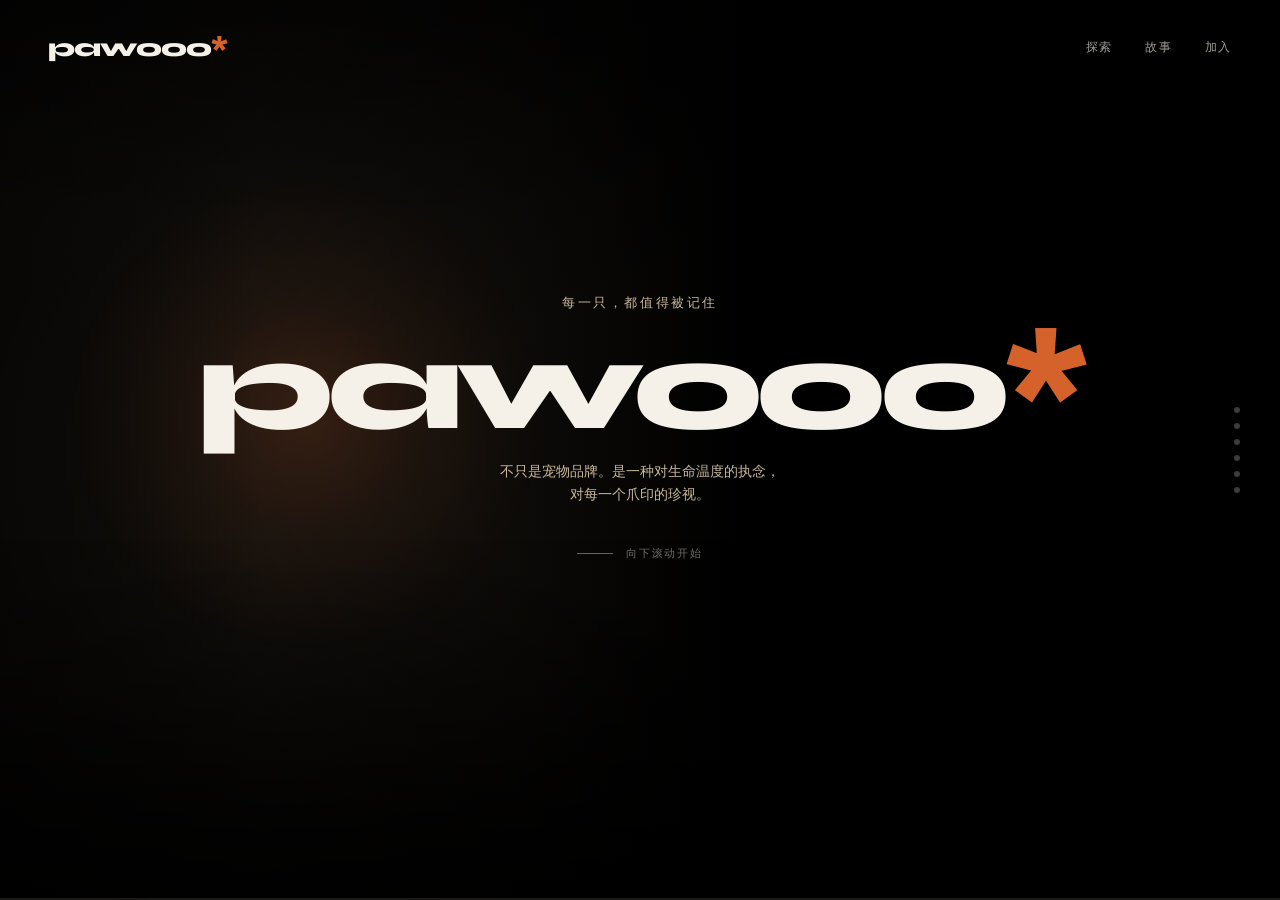
==== commit 0b78c31d: "布局重构：视频靠右, 左侧渐变+商品图框, 商品文字靠左" ====
--- a/index_3.html
+++ b/index_3.html
@@ -72,10 +72,19 @@
   width:100%;height:100%;
   object-fit:cover;
   display:block;
-  filter: blur(22px) brightness(0.48) saturate(0.85);
-  transform: scale(1.1);
 }
 .vid-layer.active{opacity:1}
+
+/* Left gradient — blends left side into a dark warm "canvas" for product */
+#left-fade{
+  position:fixed;top:0;left:0;width:58%;height:100vh;z-index:4;
+  pointer-events:none;
+  background:linear-gradient(to right,
+    #14110d 0%,
+    #1a1612 35%,
+    rgba(22,18,14,0.6) 70%,
+    rgba(22,18,14,0) 100%);
+}
 
 /* Vignettes */
 #vig-radial{
@@ -125,19 +134,25 @@
 .copy-block{
   position:absolute;
   top:0;left:0;
-  width:100%;height:100%;
+  width:60%;height:100%;
   display:flex;
   flex-direction:column;
   justify-content:flex-end;
-  padding:0 8vw 4.5vh;
+  align-items:flex-start;
+  text-align:left;
+  padding:0 6vw 5vh;
   opacity:0;
   transition:opacity 0.55s ease;
 }
 .copy-block.vis{opacity:1}
+
+/* Intro & outro span full width (centered brand displays) */
+#c-intro, #c-outro{width:100%;align-items:center;text-align:center}
 
 .lay-center{justify-content:center;align-items:center;text-align:center}
 .lay-right{align-items:flex-end;text-align:right}
 .lay-bottom-center{justify-content:flex-end;align-items:center;text-align:center}
+.lay-bottom-left{justify-content:flex-end;align-items:flex-start;text-align:left}
 
 /* Typography */
 .eyebrow{
@@ -240,7 +255,7 @@
   padding:0.38em 0.95em;font-weight:500;
 }
 
-/* Product boxes — center stage, video is ambient backdrop */
+/* Product boxes — left side, video lives on the right */
 #product-layer{
   position:fixed;
   top:0;left:0;
@@ -251,31 +266,31 @@
 #product-layer::before{
   content:'';
   position:absolute;
-  top:42%;left:50%;
-  width:56vw;height:56vw;
-  max-width:680px;max-height:680px;
+  top:46%;left:24%;
+  width:42vw;height:42vw;
+  max-width:520px;max-height:520px;
   transform:translate(-50%,-50%);
-  background:radial-gradient(circle, rgba(212,98,42,0.16) 0%, rgba(212,98,42,0.05) 35%, transparent 65%);
+  background:radial-gradient(circle, rgba(212,98,42,0.18) 0%, rgba(212,98,42,0.05) 35%, transparent 65%);
   pointer-events:none;
   z-index:-1;
 }
 .product-box{
   position:absolute;
-  top:42%;left:50%;
-  width:min(38vw, 440px);
+  top:46%;left:24%;
+  width:min(28vw, 340px);
   transform:translate(-50%,-50%);
   opacity:0;
   transition:opacity 0.55s ease;
   pointer-events:auto;
 }
 .product-box.pos-left,
-.product-box.pos-right{left:50%;right:auto}
+.product-box.pos-right{left:24%;right:auto}
 .product-box.vis{opacity:1}
 .product-box.vis .product-thumb{transform:scale(1);box-shadow:
-  0 36px 90px rgba(0,0,0,0.65),
-  0 14px 36px rgba(0,0,0,0.45),
+  0 36px 90px rgba(0,0,0,0.7),
+  0 14px 36px rgba(0,0,0,0.5),
   0 0 0 1px rgba(245,240,232,0.14),
-  0 0 120px rgba(212,98,42,0.18);
+  0 0 120px rgba(212,98,42,0.2);
 }
 .product-thumb{
   width:100%;aspect-ratio:1/1;
@@ -326,12 +341,19 @@
 
 /* Mobile */
 @media(max-width:768px){
-  /* Video as ambient backdrop on mobile too — keep cover + blur */
-  .vid-layer video{object-fit:cover;filter:blur(18px) brightness(0.5) saturate(0.85);transform:scale(1.1)}
+  /* Mobile: full-screen video with bottom fade, no left split */
+  .vid-layer video{object-fit:cover}
+  #left-fade{
+    width:100%;height:55vh;
+    background:linear-gradient(to top,
+      rgba(0,0,0,0.7) 0%,
+      rgba(0,0,0,0.25) 60%,
+      transparent 100%);
+  }
   #nav{padding:1.1rem 1.2rem}
   .nav-logo{font-size:1.3rem}
   .nav-links{display:none}
-  .copy-block{padding:0 6vw 3.5vh}
+  .copy-block{width:100%;padding:0 6vw 3.5vh}
   .lay-right{align-items:flex-start;text-align:left}
   .lay-right .ch-title{max-width:100%}
   .big-title{font-size:clamp(2.8rem,14vw,5rem);line-height:0.92}
@@ -354,6 +376,11 @@
   }
   .product-box.pos-left,
   .product-box.pos-right{left:50%;right:auto}
+  #product-layer::before{
+    top:44%;left:50%;
+    width:80vw;height:80vw;max-width:380px;max-height:380px;
+    transform:translate(-50%,-50%);
+  }
   .product-label{font-size:0.72rem;letter-spacing:0.14em;bottom:0.9rem}
   .cta-row{margin-top:1.8rem;gap:0.7rem}
   .btn-fill,.btn-line{padding:0.8em 1.6em;font-size:0.72rem;letter-spacing:0.1em}
@@ -442,6 +469,7 @@
   </div>
 </nav>
 
+<div id="left-fade"></div>
 <div id="vig-radial"></div>
 <div id="vig-bottom"></div>
 <div id="vig-top"></div>
@@ -508,7 +536,7 @@
 <!-- COPY LAYER -->
 <div id="copy-layer">
 
-  <div class="copy-block vis" id="c-intro">
+  <div class="copy-block lay-center vis" id="c-intro">
     <div class="eyebrow">每一只，都值得被记住</div>
     <div class="big-title">pawooo<span class="acc">*</span></div>
     <p class="sub intro-sub">不只是宠物品牌。是一种对生命温度的执念，对每一个爪印的珍视。</p>
@@ -530,7 +558,7 @@
     <p class="sub">它推倒你的咖啡，咬坏你的鞋，又用一个大大的拥抱告诉你——这一切，都值得。</p>
   </div>
 
-  <div class="copy-block lay-bottom-center" id="c-ch3">
+  <div class="copy-block lay-bottom-left" id="c-ch3">
     <div class="quote-block">
       <span class="q-mark">"</span>
       <p class="q-text">它不会说话，<br>却把所有的话<br>都藏在眼睛里。</p>
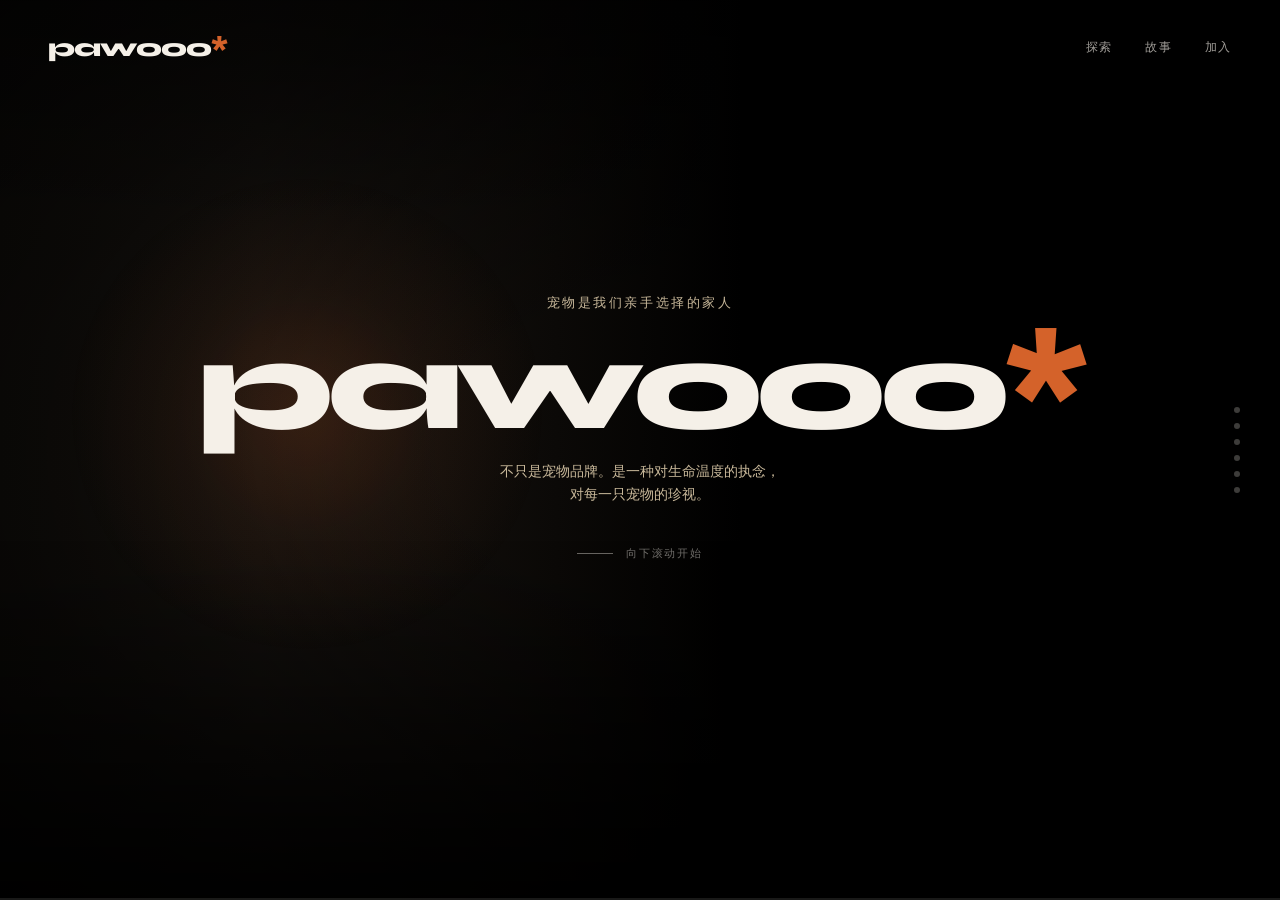
==== commit bf0bd6f0: "Update index_3.html" ====
--- a/index_3.html
+++ b/index_3.html
@@ -480,37 +480,37 @@
     <div class="product-thumb thumb-1">
       <img src="product0.jpg" alt="Pawooo 礼盒" onerror="this.style.display='none'">
     </div>
-    <div class="product-label">Pawooo 礼盒</div>
+    <div class="product-label">Pawooo 场景定制</div>
   </div>
   <div class="product-box pos-left" id="product-2">
     <div class="product-thumb thumb-2">
       <img src="product1.jpg" alt="Pawooo 天然粮" onerror="this.style.display='none'">
     </div>
-    <div class="product-label">Pawooo 天然粮</div>
+    <div class="product-label">Pawooo 挂饰</div>
   </div>
   <div class="product-box pos-right" id="product-3">
     <div class="product-thumb thumb-3">
       <img src="product2.jpg" alt="Pawooo 零食" onerror="this.style.display='none'">
     </div>
-    <div class="product-label">Pawooo 零食</div>
+    <div class="product-label">Pawooo 萌化手办</div>
   </div>
   <div class="product-box pos-left" id="product-4">
     <div class="product-thumb thumb-4">
       <img src="product3.jpg" alt="Pawooo 项圈" onerror="this.style.display='none'">
     </div>
-    <div class="product-label">Pawooo 项圈</div>
+    <div class="product-label">Pawooo 立体冰箱贴</div>
   </div>
   <div class="product-box pos-right" id="product-5">
     <div class="product-thumb thumb-5">
       <img src="product4.jpg" alt="Pawooo 玩具" onerror="this.style.display='none'">
     </div>
-    <div class="product-label">Pawooo 玩具</div>
+    <div class="product-label">Pawooo 羊毛毡</div>
   </div>
   <div class="product-box pos-left" id="product-6">
     <div class="product-thumb thumb-6">
       <img src="product5.jpg" alt="Pawooo 护理" onerror="this.style.display='none'">
     </div>
-    <div class="product-label">Pawooo 护理</div>
+    <div class="product-label">Pawooo 玻璃画</div>
   </div>
 </div>
 
@@ -537,9 +537,9 @@
 <div id="copy-layer">
 
   <div class="copy-block lay-center vis" id="c-intro">
-    <div class="eyebrow">每一只，都值得被记住</div>
+    <div class="eyebrow">宠物是我们亲手选择的家人</div>
     <div class="big-title">pawooo<span class="acc">*</span></div>
-    <p class="sub intro-sub">不只是宠物品牌。是一种对生命温度的执念，对每一个爪印的珍视。</p>
+    <p class="sub intro-sub">不只是宠物品牌。是一种对生命温度的执念，对每一只宠物的珍视。</p>
     <div class="scroll-cue">
       <span class="scroll-cue-line"></span>
       <span>向下滚动开始</span>
@@ -574,7 +574,7 @@
   <div class="copy-block lay-right" id="c-ch5">
     <div class="ch-tag">Chapter 05 / 承诺</div>
     <div class="ch-title">我们只<br>做一件事：<br><span class="hi">不辜负。</span></div>
-    <p class="sub">从原料到配方，从设计到体验，每一个决定，都以它的健康与快乐为准绳。</p>
+    <p class="sub">希望毛孩子的每一次触动你的瞬间，都能被记录下来。</p>
   </div>
 
   <div class="copy-block lay-center" id="c-outro">
@@ -588,10 +588,10 @@
       <a href="#" class="btn-line">了解我们的故事</a>
     </div>
     <div class="tags">
-      <span class="tag">天然成分</span>
-      <span class="tag">兽医认证</span>
+      <span class="tag">一对一服务</span>
+      <span class="tag">为爱感动</span>
       <span class="tag">可持续包装</span>
-      <span class="tag">精心制造</span>
+      <span class="tag">匠人精神</span>
     </div>
   </div>
 
@@ -825,4 +825,4 @@
 })();
 </script>
 </body>
-</html>+</html>
